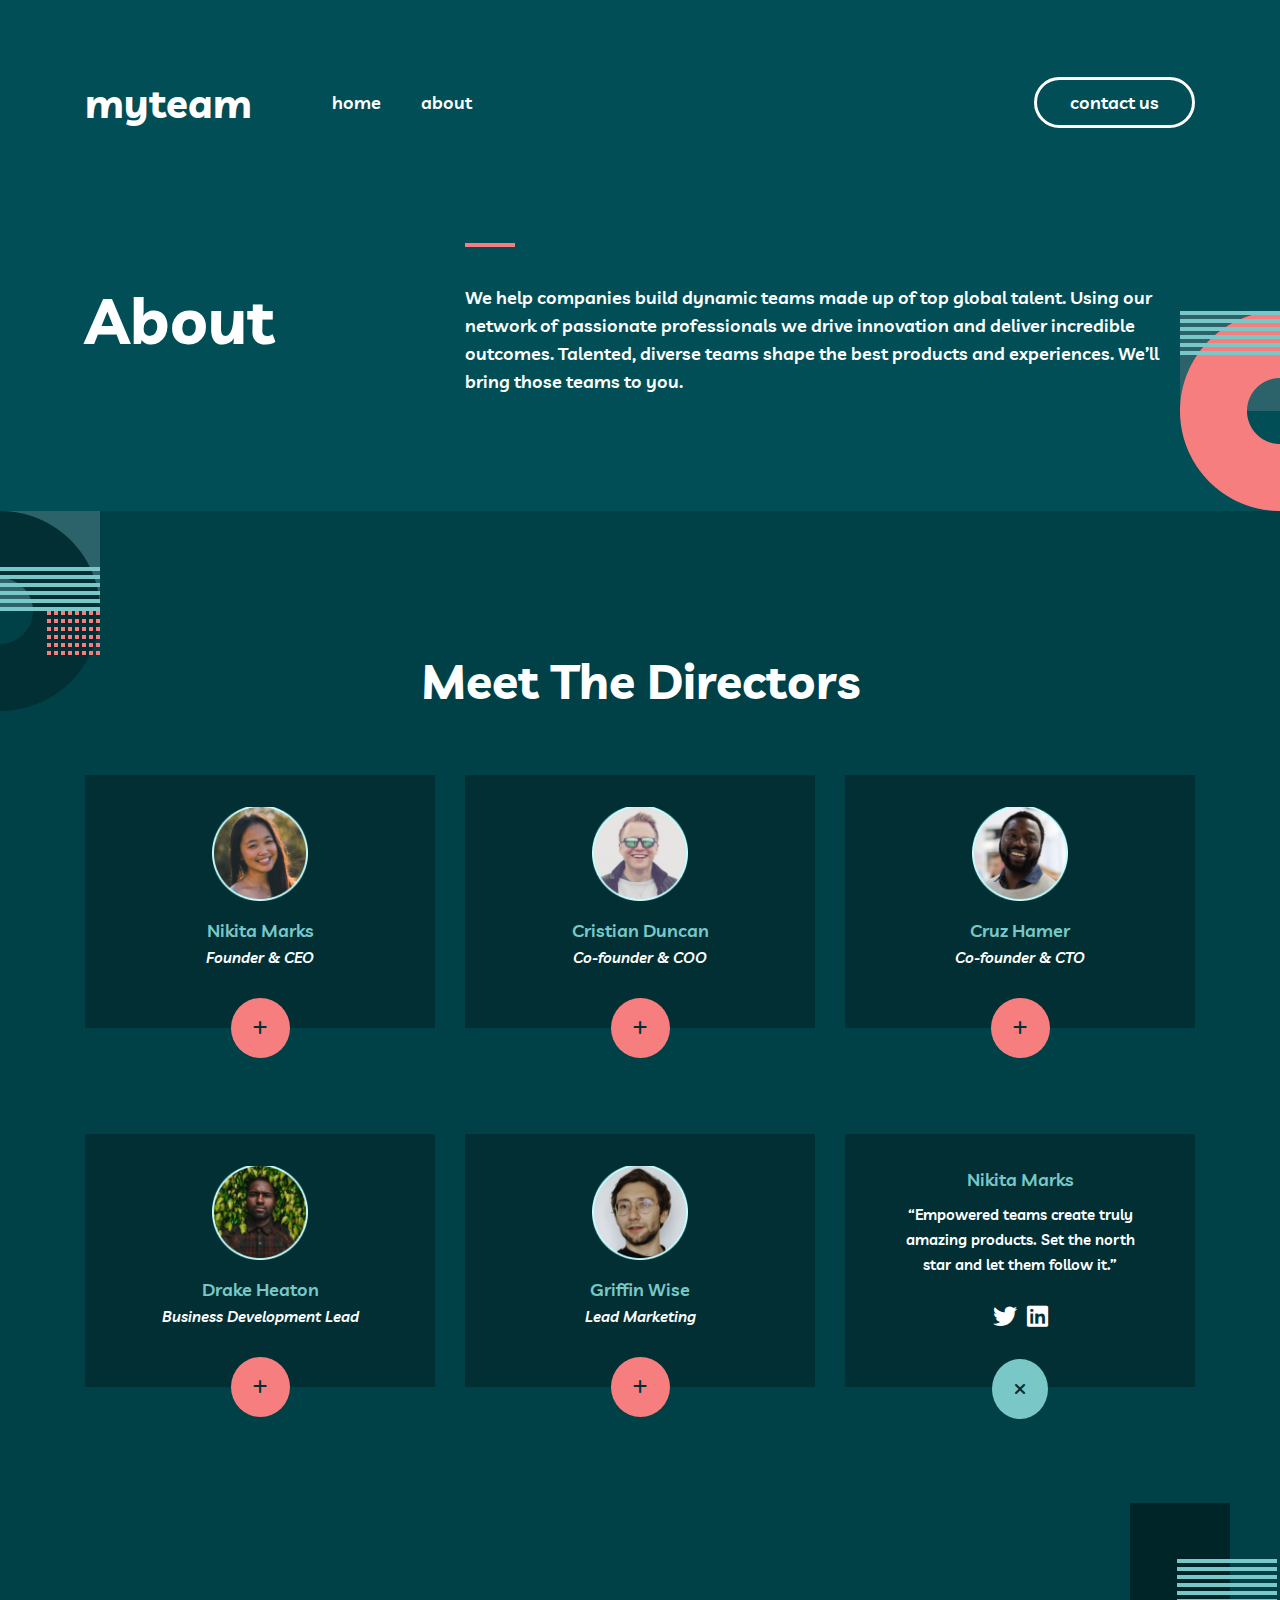
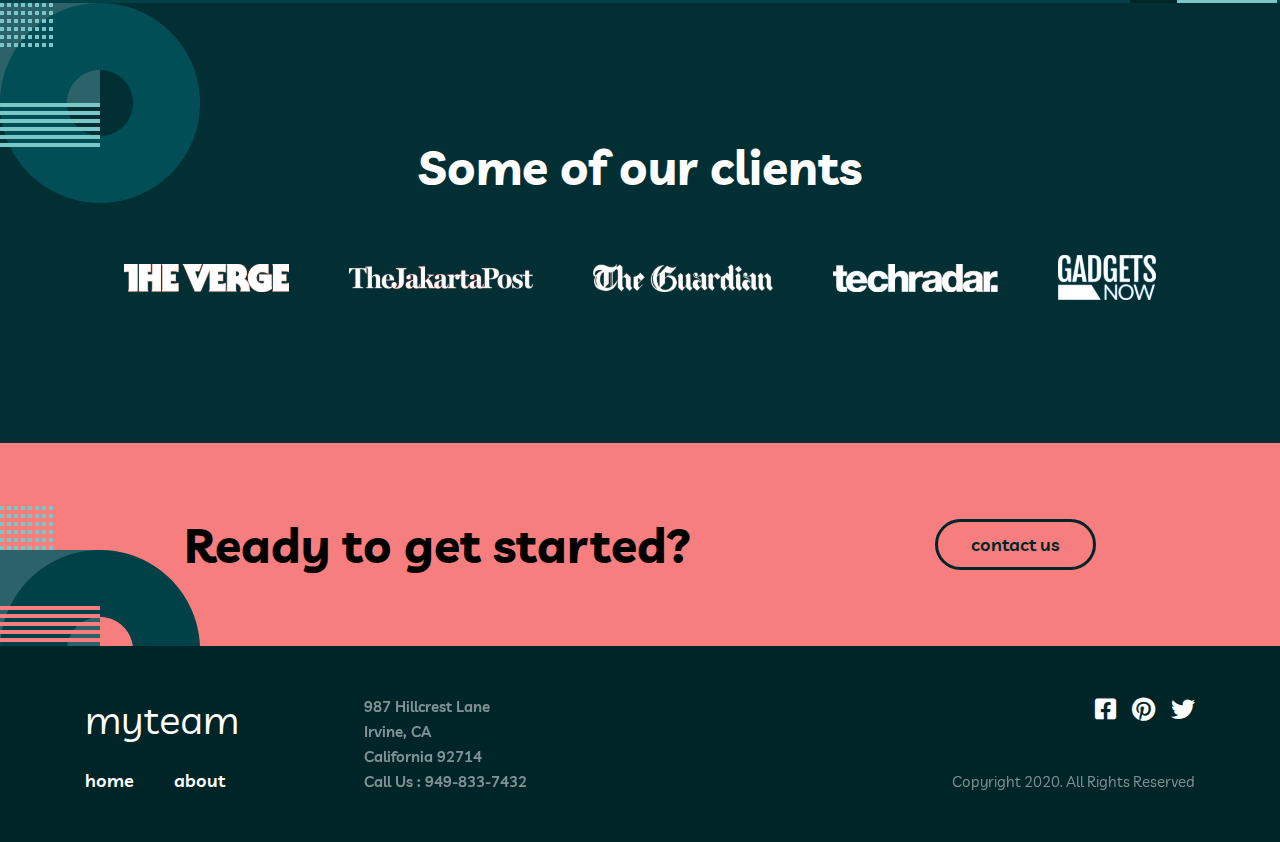
==== about.html @ 1c682f1b "about and contact page" ====
<!DOCTYPE html>
<html lang="en">
<head>
    <meta charset="UTF-8">
    <meta name="viewport" content="width=device-width, initial-scale=1.0">
    <!-- CSS STYLE -->
    <link rel="stylesheet" href="./css/main.css">
    <!-- FAVICON -->
    <link rel="shortcut icon" href="./assets/favicon/1200x630bb.png" type="image/x-icon">
    <!-- FONTAWESOME ICON -->
    <link rel="stylesheet" href="./assets/fontawesome/css/all.min.css">
    <title>Myteam - multi page website</title>
</head>
<body>
    <!-- HEADER START -->
    <header class="header">
        <div class="container">
            <div class="row">
                <h1 class="logo">myteam</h1>

                <ol class="nav__list">
                    <li class="nav__item">
                        <a href="/index.html" class="nav__link">home</a>
                    </li>
                    <li class="nav__item">
                        <a href="/about.html" class="nav__link">about</a>
                    </li>
                </ol>

                <a href="/contact.html" class="button primary-light right">contact us</a>
            </div>
        </div>
    </header>
    <!-- HEADER END -->

    <!-- MAIN START -->
    <main>
        <!-- HERO START -->
        <section class="about__hero">
            <div class="container">
                <div class="about__raw">
                    <h1 class="title">about</h1>
                    <div class="description">
                        <hr>
                        <p>
                            We help companies build dynamic teams made up of top global talent. Using our network of passionate professionals we drive innovation and deliver incredible outcomes. Talented, diverse teams shape the best products and experiences. We’ll bring those teams to you.
                        </p>
                    </div>
                </div>
            </div>
        </section>
        <!-- HERO END -->

        <!-- DIRECTORS START -->
        <section class="directors">
            <div class="container">
                <h1 class="title">
                    Meet the directors
                </h1>
                <ol class="directors__list">
                    <li class="directors__list__item">
                        <img src="./assets/images/about/director-1.png" alt="Director">
                        <h4 class="director__name">
                            Nikita Marks
                        </h4>
                        <span class="director__job">Founder & CEO</span>
                        <a href="#" class="btn plus"><i class="fa-solid fa-plus"></i></a>
                    </li>

                    <li class="directors__list__item">
                        <img src="./assets/images/about/director-2.png" alt="Director">
                        <h4 class="director__name">
                            Cristian Duncan
                        </h4>
                        <span class="director__job">Co-founder & COO</span>
                        <a href="#" class="btn plus"><i class="fa-solid fa-plus"></i></a>
                    </li>

                    <li class="directors__list__item">
                        <img src="./assets/images/about/director-3.png" alt="Director">
                        <h4 class="director__name">
                            Cruz Hamer
                        </h4>
                        <span class="director__job">Co-founder & CTO</span>
                        <a href="#" class="btn plus"><i class="fa-solid fa-plus"></i></a>
                    </li>

                    <li class="directors__list__item">
                        <img src="./assets/images/about/director-4.png" alt="Director">
                        <h4 class="director__name">
                            Drake Heaton
                        </h4>
                        <span class="director__job">Business Development Lead</span>
                        <a href="#" class="btn plus"><i class="fa-solid fa-plus"></i></a>
                    </li>

                    <li class="directors__list__item">
                        <img src="./assets/images/about/director-5.png" alt="Director">
                        <h4 class="director__name">
                            Griffin Wise
                        </h4>
                        <span class="director__job">Lead Marketing</span>
                        <a href="#" class="btn plus"><i class="fa-solid fa-plus"></i></a>
                    </li>

                    <li class="directors__list__item">
                        <h4 class="director__title">
                            Nikita Marks
                        </h4>
                        <p class="director__social__media_desc">
                            “Empowered teams create truly amazing products. Set the north star and let them follow it.”
                        </p>
                        <div class="social__media">
                            <a href="#"><i class="fa-brands fa-twitter"></i></a>
                            <a href="#"><i class="fa-brands fa-linkedin"></i></a>
                        </div>
                        <a href="#" class="btn exit"><i class="fa-solid fa-xmark"></i></a>
                    </li>

                </ol>
            </div>
        </section>
        <!-- DIRECTORS END -->

        <!-- CLIENTS START -->
        <section class="client">
            <div class="container">
                <div class="raw">
                    <h3 class="title">Some of our clients</h3>
                    <ol class="client__list">
                        <li class="cliet__list__item">
                            <a href="#" class="client__list__link">
                                <img src="./assets/images/about/client-1.svg" alt="Client">
                            </a>
                        </li>
                        <li class="cliet__list__item">
                            <a href="#" class="client__list__link">
                                <img src="./assets/images/about/client-2.svg" alt="Client">
                            </a>
                        </li>
                        <li class="cliet__list__item">
                            <a href="#" class="client__list__link">
                                <img src="./assets/images/about/client-3.svg" alt="Client">
                            </a>
                        </li>
                        <li class="cliet__list__item">
                            <a href="#" class="client__list__link">
                                <img src="./assets/images/about/client-4.svg" alt="Client">
                            </a>
                        </li>
                        <li class="cliet__list__item">
                            <a href="#" class="client__list__link">
                                <img src="./assets/images/about/client-5.svg" alt="Client">
                            </a>
                        </li>
                    </ol>
                </div>
            </div>
        </section>
        <!-- CLIENTS END -->

        <!-- READY START -->
        <section class="ready">
            <div class="container">
                <div class="ready__inner">
                    <h3 class="title">
                        Ready to get started?
                    </h3>
                    <a href="/contact.html" class="button primary-dark">contact us</a>
                </div>
            </div>
        </section>
        <!-- READY END -->

    </main>
    <!-- MAIN END -->

    <!-- FOOTER START -->
    <footer class="footer">
        <div class="container">
            <div class="footer__inner">

                <div class="footer__left">
                    <a href="#" class="logo">myteam</a>
                    <ol class="nav__list">
                        <li class="nav__item">
                            <a href="/index.html" class="nav__link">home</a>
                        </li>
                        <li class="nav__item">
                            <a href="/about.html" class="nav__link">about</a>
                        </li>
                    </ol>
                </div>

                <div class="footer__center">
                    <ol class="address">
                        <li class="address__item">
                            987  Hillcrest Lane
                        </li>
                        <li class="address__item">
                            Irvine, CA
                        </li>
                        <li class="address__item">
                            California 92714
                        </li>
                        <li class="address__item">
                            Call Us : 949-833-7432
                        </li>
                    </ol>
                </div>

                <div class="footer__right">
                    <div class="social-media">
                        <a href="#"><i class="fa-brands fa-square-facebook"></i></a>
                        <a href="#"><i class="fa-brands fa-pinterest"></i></a>
                        <a href="#"><i class="fa-brands fa-twitter"></i></a>
                    </div>
                    <span>Copyright 2020. All Rights Reserved</span>
                </div>
            </div>
        </div>
    </footer>
    <!-- FOOTER END -->
</body>
</html>
---- css/main.css ----
@charset "UTF-8";
@import url("https://fonts.googleapis.com/css2?family=Livvic:wght@600;700&display=swap");
.container {
  width: 111rem;
  margin: 0 auto;
}

.button.right {
  margin-left: auto;
}

.button.primary-light {
  border: 0.3rem solid #fff;
  border-radius: 10rem;
  background-color: transparent;
  font-size: 1.8rem;
  font-weight: 600;
  color: #fff;
  padding: 1.1rem 3.3rem 1.1rem 3.3rem;
  transition: background-color 0.3s ease-in-out;
}

.button.primary-light:hover {
  background-color: #fff;
  color: #002529;
  cursor: pointer;
  transition: background-color 0.3s ease-in-out;
}

.button.primary-light:active {
  background-color: #002529;
  color: #fff;
  opacity: 0.25;
  transition: background-color 0.3s ease-in-out;
}

.button.primary-dark {
  border: 0.3rem solid #002529;
  border-radius: 10rem;
  background-color: transparent;
  font-size: 1.8rem;
  font-weight: 600;
  color: #002529;
  padding: 1.1rem 3.3rem 1.1rem 3.3rem;
  transition: background-color 0.3s ease-in-out;
}

.button.primary-dark:hover {
  background-color: #002529;
  color: #fff;
  cursor: pointer;
  transition: background-color 0.3s ease-in-out;
}

.button.primary-dark:active {
  background-color: #fff;
  color: #002529;
  opacity: 0.25;
  transition: background-color 0.3s ease-in-out;
}

.button.secondary-light {
  border: 0.3rem solid #fff;
  border-radius: 10rem;
  background-color: #fff;
  font-size: 1.8rem;
  font-weight: 600;
  color: #002529;
  padding: 1.1rem 3.3rem 1.1rem 3.3rem;
  transition: background-color 0.3s ease-in-out;
}

.button.secondary-light:hover {
  border-color: #79c8c7;
  background-color: #79c8c7;
  color: #002529;
  cursor: pointer;
  transition: background-color border-color 0.3s ease-in-out;
}

.button.secondary-light:active {
  border-color: #fff;
  background-color: #fff;
  color: #002529;
  opacity: 0.25;
  transition: background-color 0.3s ease-in-out;
}

.btn.plus,
.btn.exit {
  padding: 2rem 2.2rem;
  border-radius: 50%;
  background-color: #f67e7e;
  margin-top: 2.8rem;
  font-size: 1.6rem;
  font-weight: 900;
  color: #012f34;
}

.btn.exit {
  background-color: #79c8c7;
}

.btn.plus:hover {
  background-color: #79c8c7;
  transition: background-color 0.3s ease-in-out;
}

.btn.exit:hover {
  background-color: #f67e7e;
  transition: background-color 0.3s ease-in-out;
}

.footer {
  background-color: #002529;
}
.footer .footer__inner {
  padding: 4.8rem 0;
  display: flex;
  align-items: flex-start;
}
.footer .footer__inner .footer__left {
  display: flex;
  flex-direction: column;
  gap: 2.5rem;
}
.footer .footer__inner .footer__left .logo {
  font-size: 4rem;
  color: #fff;
}
.footer .footer__inner .footer__center {
  margin-left: 12.5rem;
}
.footer .footer__inner .footer__center .address {
  display: flex;
  flex-direction: column;
  align-items: flex-start;
}
.footer .footer__inner .footer__center .address .address__item {
  font-size: 1.5rem;
  font-weight: 600;
  color: #fff;
  line-height: 2.5rem;
  opacity: 0.5;
}
.footer .footer__inner .footer__right {
  position: relative;
  margin-left: auto;
  width: 30rem;
  height: 10rem;
  display: flex;
  flex-direction: column;
  align-items: flex-end;
  justify-content: space-between;
}
.footer .footer__inner .footer__right .social-media {
  display: flex;
  align-items: center;
  gap: 1.6rem;
  font-size: 2.4rem;
}
.footer .footer__inner .footer__right .social-media a {
  color: #fff;
  transition: color 0.3s ease-in-out;
}
.footer .footer__inner .footer__right .social-media a:hover {
  color: #f67e7e;
  transition: color 0.3s ease-in-out;
}
.footer .footer__inner .footer__right span {
  position: absolute;
  bottom: 0;
  font-size: 1.5rem;
  line-height: 2.5rem;
  color: #fff;
  opacity: 0.5;
}

.header {
  padding-top: 7.7rem;
}
.header .row {
  display: flex;
  align-items: center;
}
.header .row h1 {
  font-size: 4rem;
  color: #fff;
  margin-right: 8rem;
}

.hero {
  margin-top: 12.9rem;
  margin-bottom: 25.5rem;
  position: relative;
}
.hero .hero__inner {
  display: flex;
  align-items: flex-start;
}
.hero .hero__inner .hero__heading {
  font-size: 10rem;
  font-weight: 700;
  color: #fff;
  line-height: 10rem;
}
.hero .hero__inner .hero__heading span {
  color: #f67e7e;
}
.hero .hero__inner .hero__description {
  width: 44.5rem;
  margin-left: auto;
}
.hero .hero__inner .hero__description hr {
  width: 5rem;
  height: 0.4rem;
  background-color: #79c8c7;
  border: none;
  margin-bottom: 7.9rem;
}
.hero .hero__inner .hero__description p {
  font-size: 1.8rem;
  color: #fff;
  line-height: 2.8rem;
}
.hero .hero__inner::before {
  content: "";
  position: absolute;
  left: 0;
  width: 35.8rem;
  height: 20rem;
  background: url(../../assets/images/group-1.png) no-repeat;
  z-index: 1;
}
.hero .hero__inner::after {
  content: "";
  position: absolute;
  right: 17rem;
  bottom: -35.5rem;
  width: 35.8rem;
  height: 20rem;
  background: url(../../assets/images/group-2.png) no-repeat;
  z-index: 1;
}

.about__hero {
  position: relative;
  padding: 11.5rem 0;
}
.about__hero .about__raw {
  display: flex;
  align-items: center;
  gap: 3rem;
}
.about__hero .about__raw .title {
  width: 35rem;
  font-size: 6.4rem;
  font-weight: 700;
  color: #fff;
  text-transform: capitalize;
  line-height: 10rem;
}
.about__hero .about__raw .description {
  width: 73rem;
  margin-left: auto;
}
.about__hero .about__raw .description hr {
  width: 5rem;
  height: 0.4rem;
  background-color: #f67e7e;
  border: none;
  margin-bottom: 3.7rem;
}
.about__hero .about__raw .description p {
  font-size: 1.8rem;
  font-weight: 600;
  line-height: 2.8rem;
  color: #fff;
}
.about__hero .about__raw::after {
  content: "";
  position: absolute;
  right: 0;
  bottom: 0;
  width: 10rem;
  height: 20rem;
  background: url(../../assets/images/about/group-1.png) no-repeat;
}

.nav__list {
  display: flex;
  align-items: center;
  gap: 4rem;
}
.nav__list .nav__item .nav__link {
  font-size: 1.8rem;
  font-weight: 600;
  text-transform: lowercase;
  color: #fff;
  transition: color 0.3s ease-in-out;
}
.nav__list .nav__item .nav__link:hover {
  color: #f67e7e;
  transition: color 0.3s ease-in-out;
  cursor: pointer;
}

.services {
  background-color: #012f34;
  padding: 14rem 0;
  position: relative;
}
.services hr {
  width: 5rem;
  height: 0.4rem;
  background-color: #f67e7e;
  border: none;
  margin-bottom: 5.4rem;
}
.services .services__inner {
  display: flex;
  align-items: flex-start;
}
.services .services__inner .services__title {
  width: 44.5rem;
  font-size: 4.8rem;
  font-weight: 700;
  line-height: 4.8rem;
  color: #fff;
}
.services .services__inner .services__list {
  width: 54rem;
  margin-left: auto;
  display: flex;
  flex-direction: column;
  gap: 3.2rem;
}
.services .services__inner .services__list .services__item {
  position: relative;
  display: flex;
  gap: 3.9rem;
}
.services .services__inner .services__list .services__item .services__img::before {
  content: "";
  position: absolute;
  width: 5.6rem;
  height: 5.6rem;
  background-color: #2c6269;
  border-radius: 50%;
  bottom: 2rem;
  left: 2rem;
  opacity: 0.5;
}
.services .services__inner .services__list .services__item .services__desc h4 {
  font-size: 2.8rem;
  color: #f67e7e;
  line-height: 2.8rem;
  font-weight: 700;
  margin-bottom: 1.6rem;
}
.services .services__inner .services__list .services__item .services__desc p {
  font-size: 1.5rem;
  font-weight: 600;
  line-height: 2.5rem;
  color: #fff;
}
.services .services__inner::after {
  content: "";
  position: absolute;
  right: -14.4rem;
  bottom: 0;
  width: 24.4rem;
  height: 24.4rem;
  background: url(../../assets/images/group-3.png) no-repeat;
}

.textarea,
.form__input {
  border: none;
  outline: none;
  border-bottom: 0.2rem solid #fff;
  padding-left: 1.4rem;
  padding-bottom: 1.7rem;
  background-color: transparent;
}

.textarea[placeholder],
.form__input[placeholder] {
  font-size: 1.5rem;
  font-weight: 600;
  line-height: 2.5rem;
  letter-spacing: -0.012rem;
  color: #fff;
  opacity: 0.6;
}

.textarea.error {
  border-bottom: 0.2rem solid #f67e7e;
}
.textarea.error .textarea.error[placeholder] {
  color: #f67e7e;
}

.employees {
  position: relative;
}
.employees .employees__inner {
  display: flex;
  flex-direction: column;
  align-items: center;
  padding: 14rem 0;
}
.employees .employees__inner .title {
  width: 93.2rem;
  font-size: 4.8rem;
  font-weight: 700;
  text-align: center;
  line-height: 4.8rem;
  color: #fff;
  margin-bottom: 5.6rem;
}
.employees .employees__inner .title span {
  color: #79c8c7;
}
.employees .employees__inner .employees__list {
  position: relative;
  display: flex;
  align-items: flex-start;
  gap: 3rem;
}
.employees .employees__inner .employees__list .employees__item {
  display: flex;
  flex-direction: column;
  align-items: center;
  text-align: center;
}
.employees .employees__inner .employees__list .employees__item .desc {
  font-size: 1.5rem;
  line-height: 2.5rem;
  font-weight: 600;
  color: #fff;
  margin-bottom: 2.4rem;
}
.employees .employees__inner .employees__list .employees__item .employee__name {
  font-size: 1.8rem;
  font-weight: 700;
  line-height: 2.8rem;
  color: #79c8c7;
  margin-bottom: 0.2rem;
}
.employees .employees__inner .employees__list .employees__item .job {
  font-size: 1.3rem;
  line-height: 1.8rem;
  color: #fff;
  margin-bottom: 3.2rem;
  font-style: italic;
}
.employees .employees__inner .employees__list .employees__item img {
  width: 6.2rem;
  height: 6.2rem;
  border-radius: 50%;
}
.employees .employees__inner .employees__list .employees__item::before {
  content: "";
  position: absolute;
  top: -3.5rem;
  width: 6.7rem;
  height: 5.6rem;
  background: url(../../assets/images/“.png) no-repeat;
  z-index: -1;
}
.employees .employees__inner::before {
  content: "";
  position: absolute;
  left: 0;
  top: 0;
  width: 14.7rem;
  height: 10rem;
  background: url(../../assets/images/group-4.png) no-repeat;
}
.employees .employees__inner::after {
  content: "";
  position: absolute;
  right: 0;
  bottom: 0;
  width: 20rem;
  height: 10rem;
  background: url(../../assets/images/group-5.png) no-repeat;
}

.ready {
  background-color: #f67e7e;
  padding: 7.6rem 0;
  position: relative;
}
.ready .ready__inner {
  width: 91.2rem;
  margin: 0 auto;
  display: flex;
  align-items: center;
}
.ready .ready__inner .title {
  font-size: 4.8rem;
  font-weight: 700;
  line-height: 4.8rem;
}
.ready .ready__inner .button {
  margin-left: auto;
}
.ready .ready__inner::before {
  content: "";
  position: absolute;
  left: 0;
  bottom: 0;
  width: 20rem;
  height: 14rem;
  background: url(../../assets/images/group-6.png) no-repeat;
}

.directors {
  background-color: #004047;
  padding: 14rem 0;
  position: relative;
}
.directors .container {
  display: flex;
  flex-direction: column;
  align-items: center;
}
.directors .container .title {
  font-size: 4.8rem;
  font-weight: 700;
  text-transform: capitalize;
  color: #fff;
  margin-bottom: 6.4rem;
}
.directors .container .directors__list {
  display: flex;
  flex-wrap: wrap;
  align-content: baseline;
  gap: 3rem;
}
.directors .container .directors__list .directors__list__item {
  display: flex;
  flex-direction: column;
  align-items: center;
  width: 35rem;
  height: 25.3rem;
  padding: 3.2rem 2.4rem;
  background-color: #012f34;
  margin-bottom: 7.6rem;
}
.directors .container .directors__list .directors__list__item img {
  width: 9.6rem;
  height: 9.6rem;
  margin-bottom: 1.6rem;
}
.directors .container .directors__list .directors__list__item .director__name,
.directors .container .directors__list .directors__list__item .director__title {
  font-size: 1.8rem;
  font-weight: 600;
  color: #79c8c7;
  line-height: 2.8rem;
  text-align: center;
}
.directors .container .directors__list .directors__list__item .director__job,
.directors .container .directors__list .directors__list__item .director__social__media_desc {
  font-size: 1.5rem;
  font-weight: 600;
  line-height: 2.5rem;
  color: #fff;
  text-align: center;
  font-style: italic;
}
.directors .container .directors__list .directors__list__item .director__social__media_desc {
  width: 25.4rem;
  font-style: normal;
  text-align: center;
  margin-top: 0.8rem;
  margin-bottom: 2.4rem;
}
.directors .container .directors__list .directors__list__item .social__media {
  display: flex;
  align-items: center;
  gap: 1rem;
  font-size: 2.4rem;
}
.directors .container .directors__list .directors__list__item .social__media a {
  color: #fff;
  transition: color 0.3s ease-in-out;
}
.directors .container .directors__list .directors__list__item .social__media a:hover {
  color: #f67e7e;
  transition: color 0.3s ease-in-out;
}
.directors .container::before {
  content: "";
  position: absolute;
  top: 0;
  left: 0;
  width: 10rem;
  height: 20rem;
  background: url(../../assets/images/about/group-2.png) no-repeat;
}
.directors .container::after {
  content: "";
  position: absolute;
  bottom: 0;
  right: 0;
  width: 15rem;
  height: 10rem;
  background: url(../../assets/images/about/group-3.png) no-repeat;
}

.client {
  padding: 14rem 0;
  position: relative;
  background-color: #012f34;
}
.client .raw {
  display: flex;
  flex-direction: column;
  align-items: center;
}
.client .raw .title {
  font-size: 4.8rem;
  font-weight: 700;
  line-height: 4.8rem;
  color: #fff;
  text-align: center;
  margin-bottom: 6.4rem;
}
.client .raw .client__list {
  display: flex;
  align-items: center;
  gap: 6rem;
}
.client .raw::before {
  content: "";
  position: absolute;
  top: 0;
  left: 0;
  width: 20rem;
  height: 20rem;
  background: url(../../assets/images/about/group-4.png) no-repeat;
}

.contact {
  padding: 12rem 0;
  position: relative;
}
.contact .container {
  display: flex;
  align-items: flex-start;
}
.contact .container .contact__left {
  width: 54rem;
}
.contact .container .contact__left .contact__title {
  font-size: 6.4rem;
  font-weight: 700;
  line-height: 10rem;
  text-transform: capitalize;
  color: #fff;
}
.contact .container .contact__left .contact__list__title {
  font-size: 3.2rem;
  font-weight: 700;
  line-height: 4.8rem;
  color: #f67e7e;
  margin-bottom: 3.2rem;
}
.contact .container .contact__left .contact__list {
  display: flex;
  flex-direction: column;
  align-items: flex-start;
}
.contact .container .contact__left .contact__list .contact__item {
  position: relative;
  display: flex;
  align-items: center;
  gap: 3.9rem;
  margin-bottom: 2.4rem;
}
.contact .container .contact__left .contact__list .contact__item .user-block::before {
  content: "";
  position: absolute;
  top: 1rem;
  left: 2rem;
  width: 5.6rem;
  height: 5.6rem;
  border-radius: 50%;
  background-color: #2c6269;
  opacity: 0.4;
}
.contact .container .contact__left .contact__list .contact__item .desc {
  font-size: 1.8rem;
  font-weight: 700;
  color: #fff;
  line-height: 2.8rem;
}
.contact .container .contact__right {
  width: 54.2rem;
  margin-left: auto;
}
.contact .container .contact__right form .form__input,
.contact .container .contact__right form .textarea {
  width: 100%;
  margin-bottom: 2.4rem;
}

*,
*::before,
*::after {
  margin: 0;
  padding: 0;
  box-sizing: border-box;
}

html {
  font-size: 62.5%;
  overflow-x: hidden;
  scroll-behavior: smooth;
}

body {
  background-color: #014e56;
  font-family: "Livvic", sans-serif;
}

a {
  text-decoration: none;
}

ul,
ol {
  list-style: none;
}/*# sourceMappingURL=main.css.map */
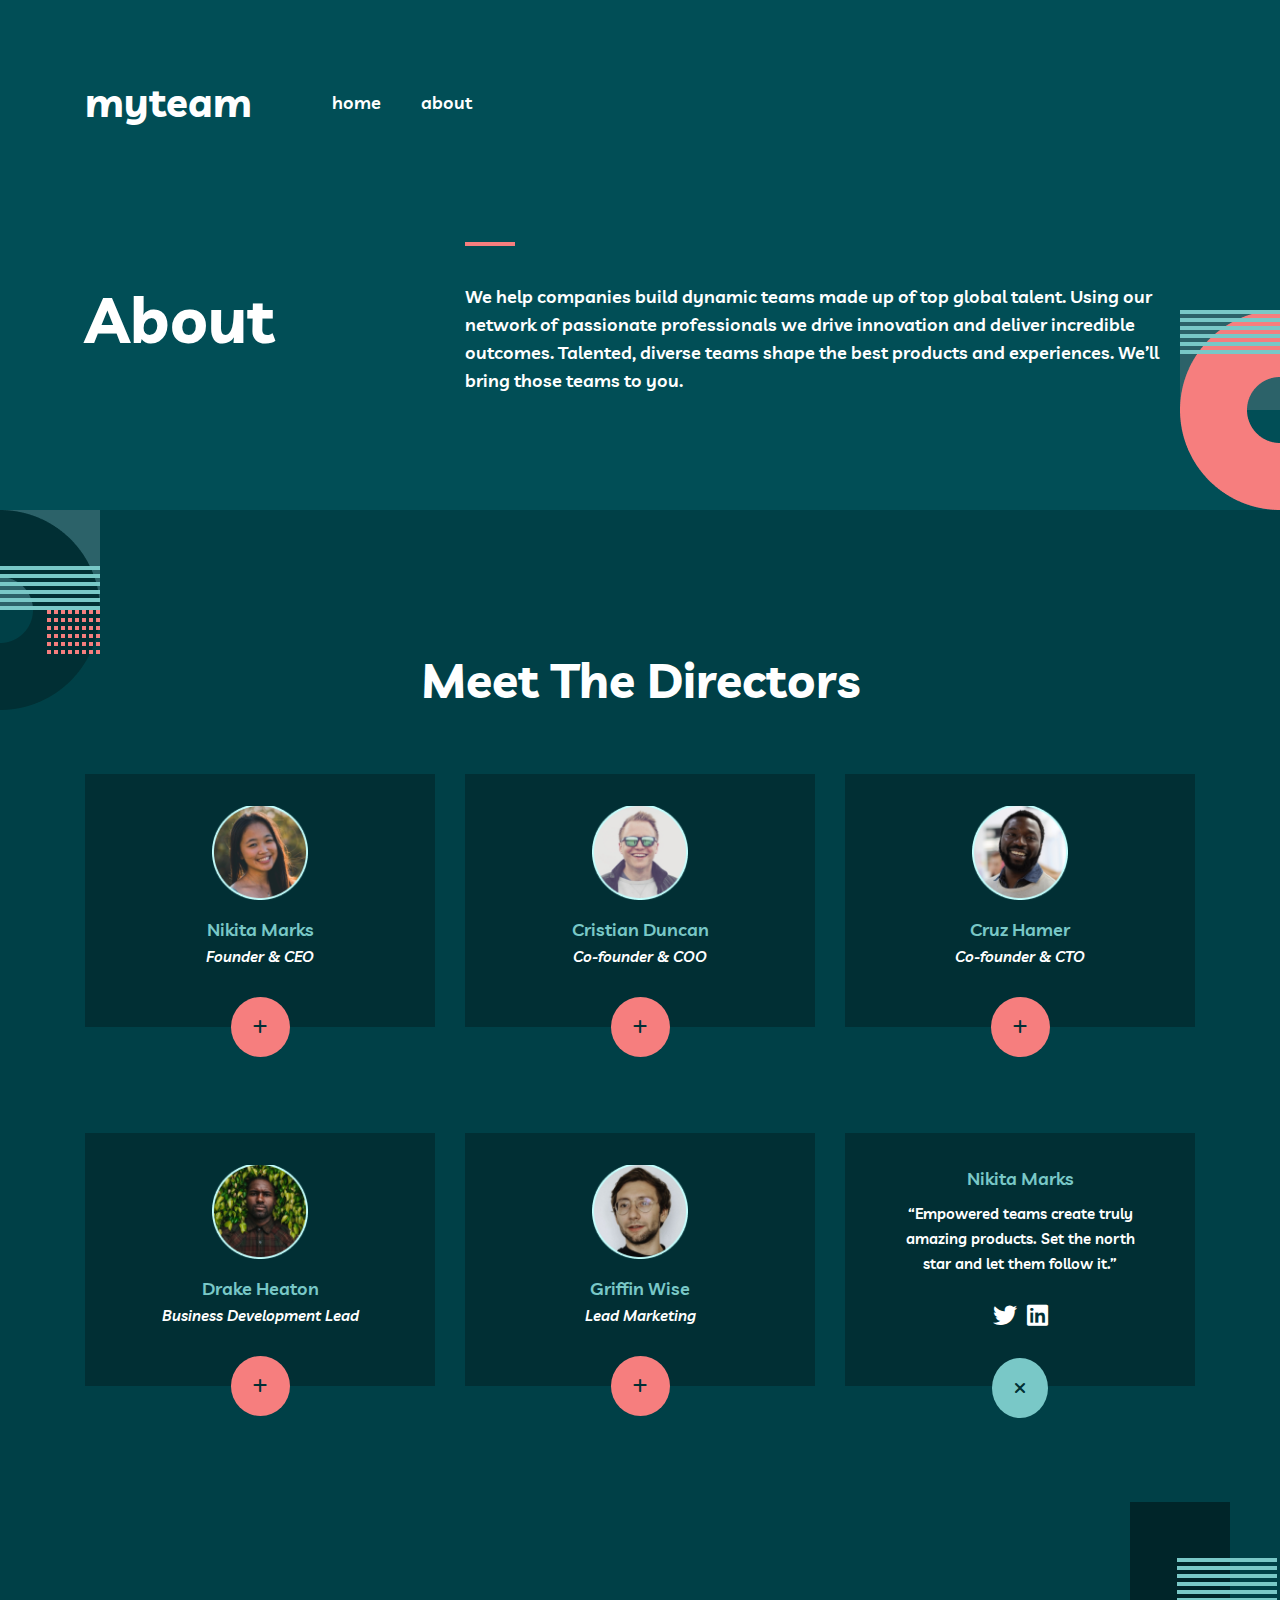
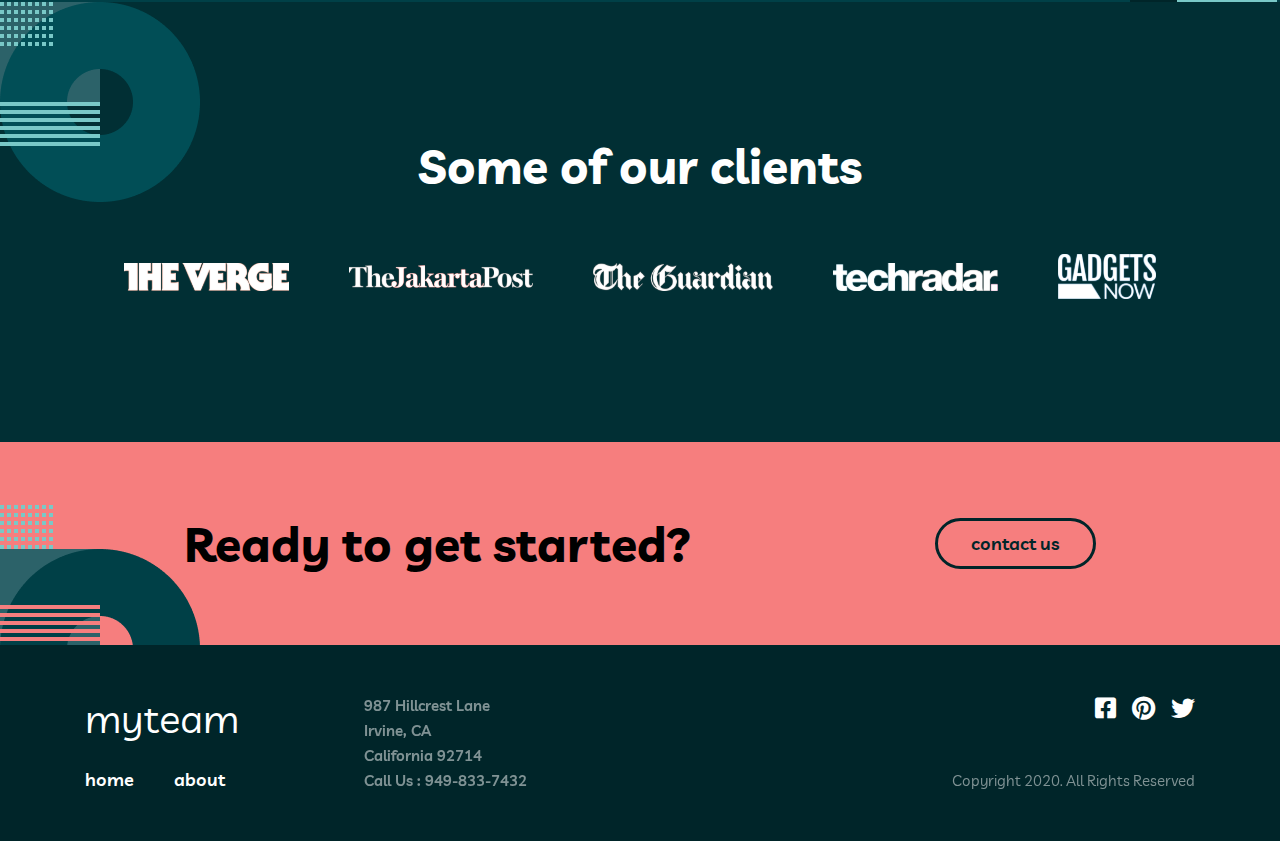
==== commit f9817d0e: "completed work" ====
--- a/about.html
+++ b/about.html
@@ -28,6 +28,7 @@
                 </ol>
 
                 <a href="/contact.html" class="button primary-light right">contact us</a>
+                <a href="#" class="menu__bar"><i class="fa-solid fa-bars"></i></a>
             </div>
         </div>
     </header>
--- a/css/main.css
+++ b/css/main.css
@@ -5,11 +5,24 @@
   margin: 0 auto;
 }
 
+@media only screen and (max-width: 768px) {
+  .container {
+    width: 68.9rem;
+    margin: 0 auto;
+  }
+}
+@media only screen and (max-width: 375px) {
+  .container {
+    width: 32.7rem;
+    margin: 0 auto;
+  }
+}
 .button.right {
   margin-left: auto;
 }
 
 .button.primary-light {
+  display: none;
   border: 0.3rem solid #fff;
   border-radius: 10rem;
   background-color: transparent;
@@ -111,6 +124,11 @@
   transition: background-color 0.3s ease-in-out;
 }
 
+@media only screen and (max-width: 375px) {
+  .button.right {
+    display: none;
+  }
+}
 .footer {
   background-color: #002529;
 }
@@ -176,6 +194,109 @@
   opacity: 0.5;
 }
 
+@media only screen and (max-width: 768px) {
+  .footer {
+    background-color: #002529;
+  }
+  .footer .footer__inner {
+    padding: 4.8rem 0;
+    display: flex;
+    align-items: flex-start;
+  }
+  .footer .footer__inner .footer__left {
+    margin-left: auto;
+    display: flex;
+    flex-direction: column;
+    gap: 2.5rem;
+  }
+  .footer .footer__inner .footer__left .logo {
+    font-size: 4rem;
+    color: #fff;
+  }
+  .footer .footer__inner .footer__right {
+    position: relative;
+    display: flex;
+    align-items: center;
+    justify-content: space-between;
+  }
+  .footer .footer__inner .footer__right .social-media {
+    display: flex;
+    align-items: center;
+    gap: 1.6rem;
+    font-size: 2.4rem;
+  }
+  .footer .footer__inner .footer__right .social-media a {
+    color: #fff;
+    transition: color 0.3s ease-in-out;
+  }
+  .footer .footer__inner .footer__right .social-media a:hover {
+    color: #f67e7e;
+    transition: color 0.3s ease-in-out;
+  }
+  .footer .footer__inner .footer__right span {
+    position: absolute;
+    bottom: 0;
+    font-size: 1.5rem;
+    line-height: 2.5rem;
+    color: #fff;
+    opacity: 0.5;
+  }
+}
+@media only screen and (max-width: 375px) {
+  .footer {
+    background-color: #002529;
+  }
+  .footer .footer__inner {
+    padding: 4.8rem 0;
+    display: flex;
+    flex-direction: column;
+    justify-content: center;
+    text-align: center;
+    align-items: center;
+    gap: 2.4rem;
+  }
+  .footer .footer__inner .footer__left {
+    margin-left: auto;
+    display: flex;
+    flex-direction: column;
+    gap: 2.5rem;
+  }
+  .footer .footer__inner .footer__left .logo {
+    font-size: 4rem;
+    color: #fff;
+  }
+  .footer .footer__inner .footer__center {
+    text-align: center;
+  }
+  .footer .footer__inner .footer__right {
+    position: relative;
+    display: flex;
+    align-items: center;
+    justify-content: space-between;
+  }
+  .footer .footer__inner .footer__right .social-media {
+    display: flex;
+    align-items: center;
+    gap: 1.6rem;
+    font-size: 2.4rem;
+  }
+  .footer .footer__inner .footer__right .social-media a {
+    color: #fff;
+    transition: color 0.3s ease-in-out;
+  }
+  .footer .footer__inner .footer__right .social-media a:hover {
+    color: #f67e7e;
+    transition: color 0.3s ease-in-out;
+  }
+  .footer .footer__inner .footer__right span {
+    position: absolute;
+    bottom: 0;
+    font-size: 1.5rem;
+    line-height: 2.5rem;
+    color: #fff;
+    opacity: 0.5;
+  }
+}
 .header {
   padding-top: 7.7rem;
 }
@@ -188,7 +309,23 @@
   color: #fff;
   margin-right: 8rem;
 }
-
+.header .menu__bar {
+  display: none;
+  margin-left: auto;
+  width: 2rem;
+  height: 1.7rem;
+  color: #fff;
+}
+
+@media only screen and (max-width: 375px) {
+  .header .nav__list,
+  .header button {
+    display: none;
+  }
+  .header .menu__bar {
+    display: block;
+  }
+}
 .hero {
   margin-top: 12.9rem;
   margin-bottom: 25.5rem;
@@ -287,6 +424,156 @@
   background: url(../../assets/images/about/group-1.png) no-repeat;
 }
 
+@media only screen and (max-width: 768px) {
+  .hero .hero__inner {
+    display: flex;
+    flex-direction: column;
+    align-items: center;
+    justify-content: center;
+  }
+  .hero .hero__inner .hero__heading {
+    margin-bottom: 2.4rem;
+    text-align: center;
+  }
+  .hero .hero__inner .hero__description {
+    width: 45.7rem;
+    margin: 0 auto;
+  }
+  .hero .hero__inner .hero__description hr {
+    display: none;
+  }
+  .hero .hero__inner .hero__description p {
+    font-size: 1.5rem;
+    text-align: center;
+  }
+  .hero .hero__inner::before {
+    content: "";
+    position: absolute;
+    display: none;
+    left: 0;
+    width: 35.8rem;
+    height: 20rem;
+    background: url(../../assets/images/group-1.png) no-repeat;
+    z-index: 1;
+  }
+  .hero .hero__inner::after {
+    content: "";
+    position: absolute;
+    bottom: -35.5rem;
+    width: 35.8rem;
+    height: 20rem;
+    background: url(../../assets/images/group-2.png) no-repeat;
+    z-index: 1;
+  }
+  .about__hero {
+    position: relative;
+  }
+  .about__hero .about__raw {
+    display: flex;
+    flex-direction: column;
+    align-items: center;
+    gap: 3rem;
+  }
+  .about__hero .about__raw .title {
+    text-align: center;
+  }
+  .about__hero .about__raw .description {
+    width: 45.7rem;
+    margin-left: auto;
+  }
+  .about__hero .about__raw .description hr {
+    display: none;
+  }
+  .about__hero .about__raw .description p {
+    font-size: 1.5rem;
+    text-align: center;
+  }
+  .about__hero .about__raw::after {
+    content: "";
+    position: absolute;
+    right: 0;
+    bottom: 0;
+    width: 10rem;
+    height: 20rem;
+    background: url(../../assets/images/about/group-1.png) no-repeat;
+  }
+}
+@media only screen and (max-width: 375px) {
+  .hero .hero__inner {
+    display: flex;
+    flex-direction: column;
+    align-items: center;
+  }
+  .hero .hero__inner .hero__heading {
+    font-size: 4rem;
+    line-height: 4rem;
+    text-align: center;
+  }
+  .hero .hero__inner .hero__description {
+    width: 32.7rem;
+  }
+  .hero .hero__inner .hero__description hr {
+    display: none;
+  }
+  .hero .hero__inner .hero__description p {
+    font-size: 1.5rem;
+    text-align: center;
+  }
+  .hero .hero__inner::before {
+    content: "";
+    position: absolute;
+    display: none;
+    left: 0;
+    width: 35.8rem;
+    height: 20rem;
+    background: url(../../assets/images/group-1.png) no-repeat;
+    z-index: 1;
+  }
+  .hero .hero__inner::after {
+    content: "";
+    position: absolute;
+    bottom: -35.5rem;
+    width: 35.8rem;
+    height: 20rem;
+    background: url(../../assets/images/group-2.png) no-repeat;
+    z-index: 1;
+  }
+  .about__hero {
+    position: relative;
+  }
+  .about__hero .about__raw {
+    display: flex;
+    flex-direction: column;
+    align-items: center;
+    gap: 3rem;
+  }
+  .about__hero .about__raw .title {
+    font-size: 4rem;
+    line-height: 4rem;
+    text-align: center;
+  }
+  .about__hero .about__raw .description {
+    width: 32.7rem;
+    margin-left: auto;
+  }
+  .about__hero .about__raw .description hr {
+    display: none;
+  }
+  .about__hero .about__raw .description p {
+    font-size: 1.5rem;
+    text-align: center;
+  }
+  .about__hero .about__raw::after {
+    content: "";
+    position: absolute;
+    right: 0;
+    bottom: -10rem;
+    width: 10rem;
+    height: 10rem;
+    background: url(../../assets/images/about/group-1.png) no-repeat;
+    z-index: -1;
+  }
+}
 .nav__list {
   display: flex;
   align-items: center;
@@ -305,6 +592,11 @@
   cursor: pointer;
 }
 
+@media only screen and (max-width: 375px) {
+  .nav__list {
+    display: none;
+  }
+}
 .services {
   background-color: #012f34;
   padding: 14rem 0;
@@ -374,31 +666,172 @@
   background: url(../../assets/images/group-3.png) no-repeat;
 }
 
+@media only screen and (max-width: 768px) {
+  .services {
+    background-color: #012f34;
+    padding: 14rem 0;
+    position: relative;
+  }
+  .services hr {
+    width: 5rem;
+    height: 0.4rem;
+    background-color: #f67e7e;
+    border: none;
+    margin-bottom: 5.4rem;
+  }
+  .services .services__inner {
+    display: flex;
+    flex-direction: column;
+    align-items: flex-start;
+  }
+  .services .services__inner .services__title {
+    width: 44.5rem;
+    font-size: 3.2rem;
+    font-weight: 700;
+    line-height: 3.2rem;
+    color: #fff;
+    margin-bottom: 6.4rem;
+  }
+  .services .services__inner .services__list {
+    width: 57.3rem;
+    margin: 0 auto;
+    display: flex;
+    flex-direction: column;
+    gap: 3.2rem;
+  }
+  .services .services__inner .services__list .services__item {
+    position: relative;
+    display: flex;
+    gap: 3.9rem;
+  }
+  .services .services__inner .services__list .services__item .services__img::before {
+    content: "";
+    position: absolute;
+    width: 5.6rem;
+    height: 5.6rem;
+    background-color: #2c6269;
+    border-radius: 50%;
+    bottom: 2rem;
+    left: 2rem;
+    opacity: 0.5;
+  }
+  .services .services__inner .services__list .services__item .services__desc h4 {
+    font-size: 2.8rem;
+    color: #f67e7e;
+    line-height: 2.8rem;
+    font-weight: 700;
+    margin-bottom: 1.6rem;
+  }
+  .services .services__inner .services__list .services__item .services__desc p {
+    font-size: 1.5rem;
+    font-weight: 600;
+    line-height: 2.5rem;
+    color: #fff;
+  }
+  .services .services__inner::after {
+    content: "";
+    position: absolute;
+    right: -14.4rem;
+    top: 0;
+    width: 24.4rem;
+    height: 24.4rem;
+    background: url(../../assets/images/group-3.png) no-repeat;
+  }
+}
+@media only screen and (max-width: 375px) {
+  .services {
+    background-color: #012f34;
+    padding: 14rem 0;
+    position: relative;
+  }
+  .services hr {
+    width: 5rem;
+    height: 0.4rem;
+    background-color: #f67e7e;
+    border: none;
+    margin-bottom: 5.4rem;
+  }
+  .services .services__inner {
+    display: flex;
+    flex-direction: column;
+    align-items: flex-start;
+  }
+  .services .services__inner .services__title {
+    width: 24rem;
+    font-size: 3.2rem;
+    font-weight: 700;
+    line-height: 3.2rem;
+    color: #fff;
+    margin-bottom: 6.4rem;
+  }
+  .services .services__inner .services__list {
+    width: 57.3rem;
+    margin: 0 auto;
+    display: flex;
+    flex-direction: column;
+    align-items: center;
+    gap: 3.2rem;
+  }
+  .services .services__inner .services__list .services__item {
+    position: relative;
+    display: flex;
+    flex-direction: column;
+    align-items: center;
+    gap: 3.9rem;
+  }
+  .services .services__inner .services__list .services__item .services__img::before {
+    content: "";
+    position: absolute;
+    width: 5.6rem;
+    height: 5.6rem;
+    background-color: #2c6269;
+    border-radius: 50%;
+    bottom: 2rem;
+    left: 2rem;
+    opacity: 0.5;
+  }
+  .services .services__inner .services__list .services__item .services__desc h4 {
+    font-size: 2.8rem;
+    color: #f67e7e;
+    line-height: 2.8rem;
+    font-weight: 700;
+    margin-bottom: 1.6rem;
+  }
+  .services .services__inner .services__list .services__item .services__desc p {
+    font-size: 1.5rem;
+    font-weight: 600;
+    line-height: 2.5rem;
+    color: #fff;
+  }
+  .services .services__inner::after {
+    content: "";
+    position: absolute;
+    right: -14.4rem;
+    top: 0;
+    width: 24.4rem;
+    height: 24.4rem;
+    background: url(../../assets/images/group-3.png) no-repeat;
+  }
+}
 .textarea,
 .form__input {
   border: none;
-  outline: none;
+  outline-color: #79c8c7;
   border-bottom: 0.2rem solid #fff;
+  outline: #79c8c7;
   padding-left: 1.4rem;
-  padding-bottom: 1.7rem;
-  background-color: transparent;
-}
-
-.textarea[placeholder],
-.form__input[placeholder] {
-  font-size: 1.5rem;
+  background: transparent;
+  font-size: 1.8rem;
   font-weight: 600;
   line-height: 2.5rem;
   letter-spacing: -0.012rem;
   color: #fff;
-  opacity: 0.6;
-}
-
-.textarea.error {
-  border-bottom: 0.2rem solid #f67e7e;
-}
-.textarea.error .textarea.error[placeholder] {
-  color: #f67e7e;
+  resize: none;
+}
+
+.form__input:hover,
+.textarea:hover {
+  border-bottom: 0.2rem solid #79c8c7;
 }
 
 .employees {
@@ -488,6 +921,189 @@
   background: url(../../assets/images/group-5.png) no-repeat;
 }
 
+@media only screen and (max-width: 768px) {
+  .employees {
+    position: relative;
+  }
+  .employees .employees__inner {
+    width: 57.3rem;
+    display: flex;
+    flex-direction: column;
+    align-items: center;
+    padding: 14rem 0;
+  }
+  .employees .employees__inner .title {
+    width: 57.3rem;
+    font-size: 3.2rem;
+    font-weight: 700;
+    text-align: center;
+    line-height: 3.2rem;
+    color: #fff;
+    margin-bottom: 4.8rem;
+    text-align: center;
+  }
+  .employees .employees__inner .title span {
+    color: #79c8c7;
+  }
+  .employees .employees__inner .employees__list {
+    position: relative;
+    display: flex;
+    flex-wrap: wrap;
+    align-items: flex-start;
+    gap: 3rem;
+  }
+  .employees .employees__inner .employees__list .employees__item {
+    display: flex;
+    flex-direction: column;
+    align-items: center;
+    text-align: center;
+  }
+  .employees .employees__inner .employees__list .employees__item .desc {
+    font-size: 1.5rem;
+    line-height: 2.5rem;
+    font-weight: 600;
+    color: #fff;
+    margin-bottom: 2.4rem;
+  }
+  .employees .employees__inner .employees__list .employees__item .employee__name {
+    font-size: 1.8rem;
+    font-weight: 700;
+    line-height: 2.8rem;
+    color: #79c8c7;
+    margin-bottom: 0.2rem;
+  }
+  .employees .employees__inner .employees__list .employees__item .job {
+    font-size: 1.3rem;
+    line-height: 1.8rem;
+    color: #fff;
+    margin-bottom: 3.2rem;
+    font-style: italic;
+  }
+  .employees .employees__inner .employees__list .employees__item img {
+    width: 6.2rem;
+    height: 6.2rem;
+    border-radius: 50%;
+  }
+  .employees .employees__inner .employees__list .employees__item::before {
+    content: "";
+    position: absolute;
+    top: -3.5rem;
+    width: 6.7rem;
+    height: 5.6rem;
+    background: url(../../assets/images/“.png) no-repeat;
+    z-index: -1;
+  }
+  .employees .employees__inner::before {
+    content: "";
+    position: absolute;
+    left: 0;
+    top: 0;
+    width: 14.7rem;
+    height: 10rem;
+    background: url(../../assets/images/group-4.png) no-repeat;
+  }
+  .employees .employees__inner::after {
+    content: "";
+    position: absolute;
+    right: 0;
+    bottom: 0;
+    width: 20rem;
+    height: 10rem;
+    background: url(../../assets/images/group-5.png) no-repeat;
+  }
+}
+@media only screen and (max-width: 375px) {
+  .employees {
+    position: relative;
+  }
+  .employees .employees__inner {
+    width: 32.7rem;
+    margin: 0 auto;
+    display: flex;
+    flex-direction: column;
+    align-items: center;
+    padding: 14rem 0;
+  }
+  .employees .employees__inner .title {
+    width: 32.7rem;
+    font-size: 3.2rem;
+    font-weight: 700;
+    text-align: center;
+    line-height: 3.2rem;
+    color: #fff;
+    margin-bottom: 4.8rem;
+    text-align: center;
+  }
+  .employees .employees__inner .title span {
+    color: #79c8c7;
+  }
+  .employees .employees__inner .employees__list {
+    position: relative;
+    display: flex;
+    flex-wrap: wrap;
+    align-items: flex-start;
+    gap: 3rem;
+  }
+  .employees .employees__inner .employees__list .employees__item {
+    display: flex;
+    flex-direction: column;
+    align-items: center;
+    text-align: center;
+  }
+  .employees .employees__inner .employees__list .employees__item .desc {
+    font-size: 1.5rem;
+    line-height: 2.5rem;
+    font-weight: 600;
+    color: #fff;
+    margin-bottom: 2.4rem;
+  }
+  .employees .employees__inner .employees__list .employees__item .employee__name {
+    font-size: 1.8rem;
+    font-weight: 700;
+    line-height: 2.8rem;
+    color: #79c8c7;
+    margin-bottom: 0.2rem;
+  }
+  .employees .employees__inner .employees__list .employees__item .job {
+    font-size: 1.3rem;
+    line-height: 1.8rem;
+    color: #fff;
+    margin-bottom: 3.2rem;
+    font-style: italic;
+  }
+  .employees .employees__inner .employees__list .employees__item img {
+    width: 6.2rem;
+    height: 6.2rem;
+    border-radius: 50%;
+  }
+  .employees .employees__inner .employees__list .employees__item::before {
+    content: "";
+    position: absolute;
+    top: -3.5rem;
+    width: 6.7rem;
+    height: 5.6rem;
+    background: url(../../assets/images/“.png) no-repeat;
+    z-index: -1;
+  }
+  .employees .employees__inner::before {
+    content: "";
+    position: absolute;
+    left: 0;
+    top: 0;
+    width: 14.7rem;
+    height: 10rem;
+    background: url(../../assets/images/group-4.png) no-repeat;
+  }
+  .employees .employees__inner::after {
+    content: "";
+    position: absolute;
+    right: 0;
+    bottom: 0;
+    width: 20rem;
+    height: 10rem;
+    background: url(../../assets/images/group-5.png) no-repeat;
+  }
+}
 .ready {
   background-color: #f67e7e;
   padding: 7.6rem 0;
@@ -517,6 +1133,64 @@
   background: url(../../assets/images/group-6.png) no-repeat;
 }
 
+@media only screen and (max-width: 768px) {
+  .ready {
+    background-color: #f67e7e;
+    padding: 7.6rem 0;
+    position: relative;
+  }
+  .ready .ready__inner {
+    width: 76.8rem;
+    margin: 0 auto;
+    display: flex;
+    align-items: center;
+  }
+  .ready .ready__inner .title {
+    font-size: 3.2rem;
+    font-weight: 700;
+    line-height: 3.2em;
+  }
+  .ready .ready__inner .button {
+    margin-left: auto;
+  }
+  .ready .ready__inner::before {
+    content: "";
+    position: absolute;
+    left: 0;
+    bottom: 0;
+    width: 20rem;
+    height: 14rem;
+    background: url(../../assets/images/group-6.png) no-repeat;
+  }
+}
+@media only screen and (max-width: 375px) {
+  .ready {
+    background-color: #f67e7e;
+    padding: 7.6rem 0;
+    position: relative;
+  }
+  .ready .ready__inner {
+    width: 37.5rem;
+    margin: 0 auto;
+    display: flex;
+    flex-direction: column;
+    align-items: center;
+  }
+  .ready .ready__inner .title {
+    font-size: 3.2rem;
+    font-weight: 700;
+    line-height: 3.2em;
+  }
+  .ready .ready__inner::before {
+    content: "";
+    position: absolute;
+    left: 0;
+    bottom: 0;
+    width: 20rem;
+    height: 14rem;
+    background: url(../../assets/images/group-6.png) no-repeat;
+  }
+}
 .directors {
   background-color: #004047;
   padding: 14rem 0;
@@ -612,6 +1286,107 @@
   background: url(../../assets/images/about/group-3.png) no-repeat;
 }
 
+@media only screen and (max-width: 768px) {
+  .directors {
+    position: relative;
+  }
+  .directors .container {
+    display: flex;
+    flex-direction: column;
+    align-items: center;
+  }
+  .directors .container .title {
+    font-size: 4.8rem;
+    font-weight: 700;
+    text-transform: capitalize;
+    color: #fff;
+    margin-bottom: 6.4rem;
+  }
+  .directors .container .directors__list {
+    display: flex;
+    flex-direction: column;
+    flex-wrap: wrap;
+    align-content: baseline;
+    gap: 1.1rem;
+  }
+  .directors .container .directors__list .directors__list__item {
+    display: flex;
+    flex-direction: column;
+    align-items: center;
+    width: 28.1rem;
+    height: 25.3rem;
+    padding: 3.2rem 2.4rem;
+    background-color: #012f34;
+    margin-bottom: 7.6rem;
+  }
+  .directors .container .directors__list .directors__list__item img {
+    width: 9.6rem;
+    height: 9.6rem;
+    margin-bottom: 1.6rem;
+  }
+  .directors .container .directors__list .directors__list__item .director__name,
+  .directors .container .directors__list .directors__list__item .director__title {
+    font-size: 1.8rem;
+    font-weight: 600;
+    color: #79c8c7;
+    line-height: 2.8rem;
+    text-align: center;
+  }
+  .directors .container .directors__list .directors__list__item .director__job,
+  .directors .container .directors__list .directors__list__item .director__social__media_desc {
+    font-size: 1.5rem;
+    font-weight: 600;
+    line-height: 2.5rem;
+    color: #fff;
+    text-align: center;
+    font-style: italic;
+  }
+  .directors .container .directors__list .directors__list__item .director__social__media_desc {
+    width: 25.4rem;
+    font-style: normal;
+    text-align: center;
+    margin-top: 0.8rem;
+    margin-bottom: 2.4rem;
+  }
+  .directors .container .directors__list .directors__list__item .social__media {
+    display: flex;
+    align-items: center;
+    gap: 1rem;
+    font-size: 2.4rem;
+  }
+  .directors .container .directors__list .directors__list__item .social__media a {
+    color: #fff;
+    transition: color 0.3s ease-in-out;
+  }
+  .directors .container .directors__list .directors__list__item .social__media a:hover {
+    color: #f67e7e;
+    transition: color 0.3s ease-in-out;
+  }
+  .directors .container::before {
+    content: "";
+    position: absolute;
+    top: 0;
+    left: 0;
+    width: 10rem;
+    height: 20rem;
+    background: url(../../assets/images/about/group-2.png) no-repeat;
+  }
+  .directors .container::after {
+    content: "";
+    position: absolute;
+    bottom: 0;
+    right: 0;
+    width: 15rem;
+    height: 10rem;
+    background: url(../../assets/images/about/group-3.png) no-repeat;
+  }
+}
+@media only screen and (max-width: 375px) {
+  .container {
+    width: 32.7rem;
+    margin: 0 auto;
+  }
+}
 .client {
   padding: 14rem 0;
   position: relative;
@@ -645,9 +1420,79 @@
   background: url(../../assets/images/about/group-4.png) no-repeat;
 }
 
+@media only screen and (max-width: 768px) {
+  .client {
+    padding: 14rem 0;
+    position: relative;
+    background-color: #012f34;
+  }
+  .client .raw {
+    display: flex;
+    flex-direction: column;
+    align-items: center;
+  }
+  .client .raw .title {
+    font-size: 3.2rem;
+    font-weight: 700;
+    line-height: 3.2rem;
+    color: #fff;
+    text-align: center;
+    margin-bottom: 6.4rem;
+  }
+  .client .raw .client__list {
+    display: flex;
+    flex-direction: column;
+    align-items: center;
+    gap: 6rem;
+  }
+  .client .raw::before {
+    content: "";
+    position: absolute;
+    top: 0;
+    left: 0;
+    width: 20rem;
+    height: 20rem;
+    background: url(../../assets/images/about/group-4.png) no-repeat;
+  }
+}
+@media only screen and (max-width: 375px) {
+  .client {
+    padding: 14rem 0;
+    position: relative;
+    background-color: #012f34;
+  }
+  .client .raw {
+    display: flex;
+    flex-direction: column;
+    align-items: center;
+  }
+  .client .raw .title {
+    font-size: 3.2rem;
+    font-weight: 700;
+    line-height: 3.2rem;
+    color: #fff;
+    text-align: center;
+    margin-bottom: 6.4rem;
+  }
+  .client .raw .client__list {
+    display: flex;
+    flex-direction: column;
+    align-items: center;
+    gap: 6rem;
+  }
+  .client .raw::before {
+    content: "";
+    position: absolute;
+    top: 0;
+    left: 0;
+    width: 20rem;
+    height: 20rem;
+    background: url(../../assets/images/about/group-4.png) no-repeat;
+  }
+}
 .contact {
-  padding: 12rem 0;
   position: relative;
+  margin: 12rem 0;
 }
 .contact .container {
   display: flex;
@@ -700,15 +1545,66 @@
   line-height: 2.8rem;
 }
 .contact .container .contact__right {
-  width: 54.2rem;
+  width: 54rem;
   margin-left: auto;
-}
-.contact .container .contact__right form .form__input,
+  display: flex;
+  align-items: flex-start;
+}
+.contact .container .contact__right form .form__input {
+  width: 100%;
+  margin-bottom: 2.4rem;
+}
 .contact .container .contact__right form .textarea {
   width: 100%;
   margin-bottom: 2.4rem;
 }
-
+.contact .container::before {
+  content: "";
+  position: absolute;
+  left: 0;
+  top: 0;
+  width: 10rem;
+  height: 20rem;
+  background: url(../../assets/images/contact/group-1.png) no-repeat;
+}
+.contact .container::after {
+  content: "";
+  position: absolute;
+  right: 0;
+  bottom: 0;
+  width: 10rem;
+  height: 22.5rem;
+  background: url(../../assets/images/contact/group-2.png) no-repeat;
+}
+
+@media only screen and (max-width: 768px) {
+  .contact .container {
+    flex-direction: column;
+  }
+  .contact .container .contact__left {
+    width: 51.5rem;
+    margin: 0 auto;
+    text-align: center;
+    margin-bottom: 6.4rem;
+  }
+  .contact .container .contact__right {
+    margin: 0 auto;
+  }
+}
+@media only screen and (max-width: 375px) {
+  .contact .container {
+    flex-direction: column;
+  }
+  .contact .container .contact__left {
+    width: 51.5rem;
+    margin: 0 auto;
+    text-align: center;
+    margin-bottom: 42rem;
+  }
+  .contact .container .contact__right {
+    margin: 0 auto;
+  }
+}
 *,
 *::before,
 *::after {
